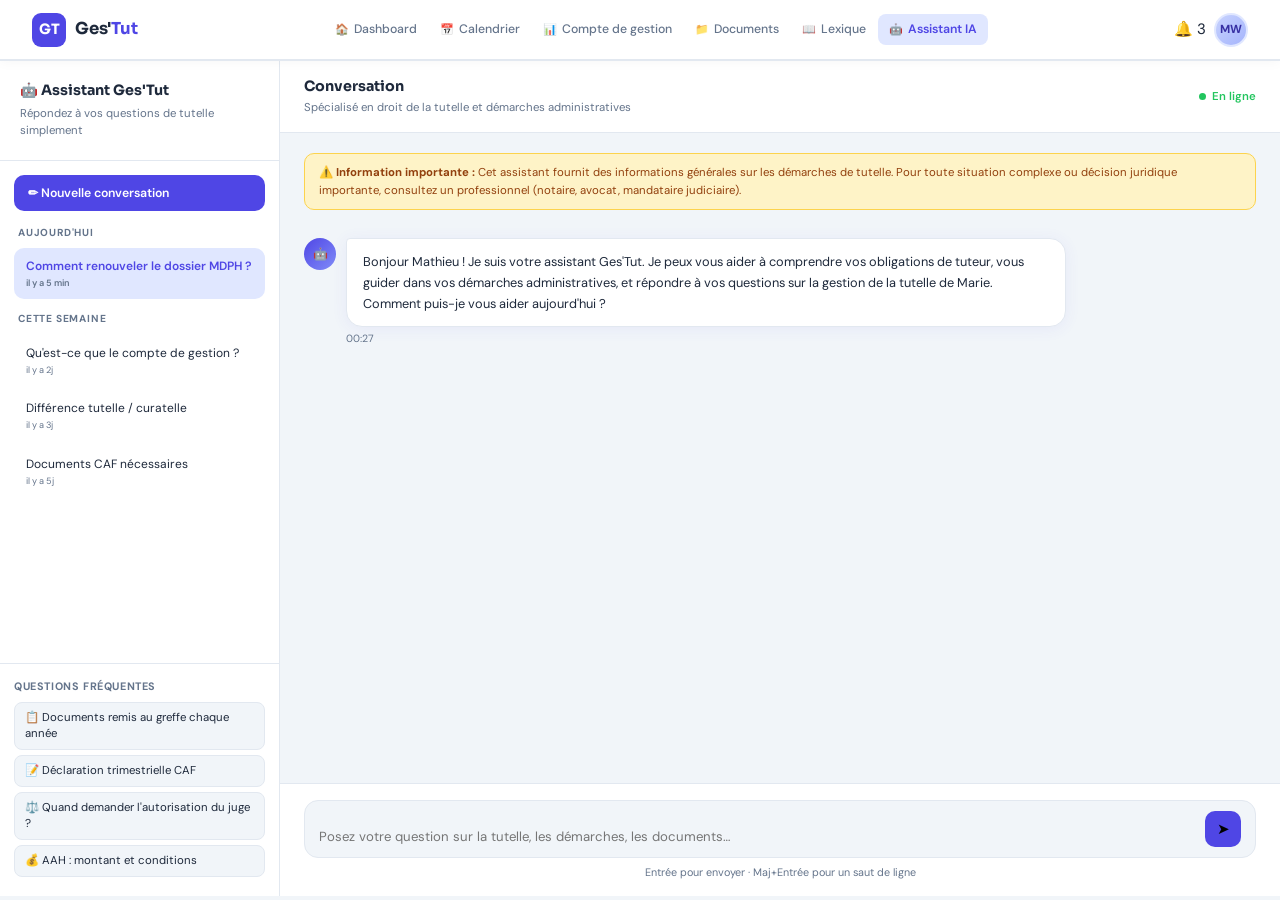
==== page/assistant.html @ 9fa261ca "Full" ====
<!DOCTYPE html>
<html lang="fr">
<head>
    <meta charset="UTF-8">
    <meta name="viewport" content="width=device-width, initial-scale=1.0">
    <title>Assistant IA — Ges'Tut</title>
    <link href="https://fonts.googleapis.com/css2?family=Sora:wght@300;400;600;700&family=DM+Sans:wght@300;400;500;600&display=swap" rel="stylesheet">
    <link rel="stylesheet" href="../style/styles.css">
    <style>
        .page-wrap { display:grid; grid-template-columns:280px 1fr; gap:0; height:calc(100vh - 64px); max-width:100%; }

        /* SIDEBAR */
        .ai-sidebar {
            background:var(--surface); border-right:1px solid var(--border);
            display:flex; flex-direction:column; overflow:hidden;
        }
        .sidebar-header { padding:20px; border-bottom:1px solid var(--border); }
        .sidebar-header h3 { font-family:'Sora',sans-serif; font-weight:700; font-size:0.95em; color:var(--text); margin-bottom:4px; }
        .sidebar-header p { font-size:0.76em; color:var(--muted); }

        .new-chat-btn { display:flex; align-items:center; gap:8px; padding:10px 14px; margin:14px 14px 0; background:var(--indigo); color:white; border:none; border-radius:10px; font-size:0.82em; font-weight:600; cursor:pointer; font-family:'DM Sans',sans-serif; transition:background 0.18s; }
        .new-chat-btn:hover { background:var(--indigo-dark); }

        .history-list { flex:1; overflow-y:auto; padding:14px; }
        .history-label { font-size:0.68em; font-weight:700; color:var(--muted); text-transform:uppercase; letter-spacing:0.8px; margin-bottom:8px; padding:0 4px; }
        .history-item { padding:10px 12px; border-radius:10px; cursor:pointer; font-size:0.8em; color:var(--text); transition:background 0.18s; margin-bottom:4px; line-height:1.4; }
        .history-item:hover { background:var(--bg); }
        .history-item.active { background:var(--indigo-light); color:var(--indigo); font-weight:600; }
        .history-item .hi-time { font-size:0.76em; color:var(--muted); display:block; margin-top:2px; }

        /* SUGGESTIONS RAPIDES */
        .suggestions-section { padding:14px; border-top:1px solid var(--border); }
        .suggestions-section h4 { font-size:0.72em; font-weight:700; color:var(--muted); text-transform:uppercase; letter-spacing:0.6px; margin-bottom:8px; }
        .suggestion-chip { padding:7px 10px; background:var(--bg); border:1px solid var(--border); border-radius:8px; font-size:0.76em; color:var(--text); cursor:pointer; margin-bottom:5px; transition:all 0.18s; display:block; line-height:1.4; }
        .suggestion-chip:hover { background:var(--indigo-light); color:var(--indigo); border-color:var(--indigo-mid); }

        /* CHAT ZONE */
        .chat-zone { display:flex; flex-direction:column; background:var(--bg); }

        .chat-header { background:var(--surface); border-bottom:1px solid var(--border); padding:16px 24px; display:flex; align-items:center; justify-content:space-between; }
        .chat-header h3 { font-family:'Sora',sans-serif; font-weight:700; font-size:0.95em; }
        .ai-indicator { display:flex; align-items:center; gap:6px; font-size:0.76em; color:var(--green); font-weight:600; }
        .ai-dot { width:7px; height:7px; background:var(--green); border-radius:50%; animation:pulse 2s infinite; }
        @keyframes pulse { 0%,100%{opacity:1}50%{opacity:0.4} }

        .chat-messages { flex:1; overflow-y:auto; padding:20px 24px; display:flex; flex-direction:column; gap:14px; }

        /* MESSAGES */
        .msg { display:flex; gap:10px; max-width:80%; }
        .msg.user { align-self:flex-end; flex-direction:row-reverse; }
        .msg.bot  { align-self:flex-start; }

        .msg-avatar { width:32px; height:32px; border-radius:50%; display:flex; align-items:center; justify-content:center; font-size:0.8em; font-weight:700; flex-shrink:0; }
        .msg.bot .msg-avatar  { background:linear-gradient(135deg,var(--indigo),#818cf8); color:white; }
        .msg.user .msg-avatar { background:linear-gradient(135deg,#c7d2fe,#a5b4fc); color:var(--indigo-dark); }

        .msg-bubble {
            padding:12px 16px; border-radius:16px; font-size:0.85em; line-height:1.65;
            max-width:100%;
        }
        .msg.bot .msg-bubble  { background:var(--surface); border:1px solid var(--border); color:var(--text); border-radius:4px 16px 16px 16px; box-shadow:var(--shadow); }
        .msg.user .msg-bubble { background:var(--indigo); color:white; border-radius:16px 4px 16px 16px; }
        .msg-bubble strong { font-weight:700; }
        .msg-bubble ul { padding-left:16px; margin:6px 0; }
        .msg-bubble li { margin-bottom:3px; }
        .msg-time { font-size:0.7em; color:var(--muted); margin-top:4px; text-align:right; }
        .msg.bot .msg-time { text-align:left; }

        /* TYPING */
        .typing-indicator { display:flex; align-items:center; gap:4px; padding:14px 16px; background:var(--surface); border:1px solid var(--border); border-radius:4px 16px 16px 16px; width:fit-content; }
        .typing-dot { width:7px; height:7px; background:var(--indigo); border-radius:50%; animation:typing 1.2s infinite; }
        .typing-dot:nth-child(2) { animation-delay:0.2s; }
        .typing-dot:nth-child(3) { animation-delay:0.4s; }
        @keyframes typing { 0%,80%,100%{transform:translateY(0)}40%{transform:translateY(-6px)} }

        /* INPUT */
        .chat-input-zone { background:var(--surface); border-top:1px solid var(--border); padding:16px 24px; }
        .input-wrap { display:flex; gap:10px; align-items:flex-end; background:var(--bg); border:1.5px solid var(--border); border-radius:14px; padding:10px 14px; transition:border-color 0.18s; }
        .input-wrap:focus-within { border-color:var(--indigo); }
        .chat-input { flex:1; border:none; background:transparent; font-size:0.88em; font-family:'DM Sans',sans-serif; color:var(--text); outline:none; resize:none; max-height:120px; line-height:1.5; }
        .send-btn { width:36px; height:36px; background:var(--indigo); border:none; border-radius:10px; cursor:pointer; display:flex; align-items:center; justify-content:center; font-size:1em; transition:background 0.18s; flex-shrink:0; }
        .send-btn:hover { background:var(--indigo-dark); }
        .send-btn:disabled { background:var(--border); cursor:default; }
        .input-hint { font-size:0.72em; color:var(--muted); margin-top:6px; text-align:center; }

        /* DISCLAIMER */
        .disclaimer { background:var(--amber-light); border:1px solid #fcd34d; border-radius:10px; padding:10px 14px; font-size:0.76em; color:#92400e; margin-bottom:14px; line-height:1.5; }
        .disclaimer strong { font-weight:700; }
    </style>
</head>
<body>

<nav class="navbar">
    <a class="nav-brand" href="../index.html">
        <div class="nav-logo">GT</div>
        <span class="nav-brand-name">Ges'<span>Tut</span></span>
    </a>
    <div class="nav-links">
        <a href="../index.html"><span class="nav-icon">🏠</span> Dashboard</a>
        <a href="calendrier.html"><span class="nav-icon">📅</span> Calendrier</a>
        <a href="cr.html"><span class="nav-icon">📊</span> Compte de gestion</a>
        <a href="documents.html"><span class="nav-icon">📁</span> Documents</a>
        <a href="lexique.html"><span class="nav-icon">📖</span> Lexique</a>
        <a href="assistant.html" class="active"><span class="nav-icon">🤖</span> Assistant IA</a>
    </div>
    <div class="nav-right">
        <div class="nav-notif-btn">🔔 <span class="nav-notif-badge">3</span></div>
        <div class="nav-avatar">MW</div>
    </div>
</nav>

<div class="page-wrap">

    <!-- SIDEBAR -->
    <div class="ai-sidebar">
        <div class="sidebar-header">
            <h3>🤖 Assistant Ges'Tut</h3>
            <p>Répondez à vos questions de tutelle simplement</p>
        </div>

        <button class="new-chat-btn" onclick="newChat()">✏ Nouvelle conversation</button>

        <div class="history-list">
            <div class="history-label">Aujourd'hui</div>
            <div class="history-item active">Comment renouveler le dossier MDPH ?<span class="hi-time">il y a 5 min</span></div>
            <div class="history-label" style="margin-top:12px">Cette semaine</div>
            <div class="history-item">Qu'est-ce que le compte de gestion ?<span class="hi-time">il y a 2j</span></div>
            <div class="history-item">Différence tutelle / curatelle<span class="hi-time">il y a 3j</span></div>
            <div class="history-item">Documents CAF nécessaires<span class="hi-time">il y a 5j</span></div>
        </div>

        <div class="suggestions-section">
            <h4>Questions fréquentes</h4>
            <span class="suggestion-chip" onclick="askQuestion('Quels documents dois-je remettre au greffe chaque année ?')">📋 Documents remis au greffe chaque année</span>
            <span class="suggestion-chip" onclick="askQuestion('Comment fonctionne la déclaration trimestrielle CAF ?')">📝 Déclaration trimestrielle CAF</span>
            <span class="suggestion-chip" onclick="askQuestion('Quand dois-je demander l\'autorisation du juge ?')">⚖️ Quand demander l'autorisation du juge ?</span>
            <span class="suggestion-chip" onclick="askQuestion('Qu\'est-ce que l\'AAH et comment la percevoir ?')">💰 AAH : montant et conditions</span>
        </div>
    </div>

    <!-- CHAT -->
    <div class="chat-zone">
        <div class="chat-header">
            <div>
                <h3>Conversation</h3>
                <div style="font-size:0.76em;color:var(--muted);margin-top:2px">Spécialisé en droit de la tutelle et démarches administratives</div>
            </div>
            <div class="ai-indicator">
                <div class="ai-dot"></div> En ligne
            </div>
        </div>

        <div class="chat-messages" id="chat-messages">
            <div class="disclaimer">
                <strong>⚠️ Information importante :</strong> Cet assistant fournit des informations générales sur les démarches de tutelle. Pour toute situation complexe ou décision juridique importante, consultez un professionnel (notaire, avocat, mandataire judiciaire).
            </div>
        </div>

        <div class="chat-input-zone">
            <div class="input-wrap">
                <textarea class="chat-input" id="chat-input" placeholder="Posez votre question sur la tutelle, les démarches, les documents…" rows="1" onkeydown="handleKey(event)" oninput="autoResize(this)"></textarea>
                <button class="send-btn" id="send-btn" onclick="sendMessage()">➤</button>
            </div>
            <div class="input-hint">Entrée pour envoyer · Maj+Entrée pour un saut de ligne</div>
        </div>
    </div>
</div>

<script>
const SYSTEM_PROMPT = `Tu es l'assistant IA de Ges'Tut, une plateforme d'accompagnement pour tuteurs familiaux en France.

Contexte utilisateur : Mathieu Willem est tuteur de Marie Martin (68 ans, sous tutelle complète depuis janvier 2023). Marie perçoit l'AAH (971€/mois), l'APL (350€/mois) et une pension de retraite (1200€/mois).

Ton rôle :
- Répondre simplement et clairement aux questions sur la tutelle, la curatelle, les démarches administratives françaises
- Expliquer le jargon juridique en langage accessible
- Guider étape par étape pour les démarches (CAF, MDPH, greffe, Ameli…)
- Mentionner les deadlines et obligations légales
- Toujours suggérer de consulter un professionnel pour les cas complexes

Style de réponse :
- Clair, bienveillant, sans jargon inutile
- Utilise des listes à puces pour les étapes
- Mentionne les numéros de Cerfa quand pertinent
- Réponds en français uniquement
- Sois concis mais complet (150-300 mots max sauf si plus de détails sont nécessaires)

Tu ne peux pas donner de conseils juridiques personnalisés, seulement des informations générales.`;

let messages = [];
let isTyping = false;

function addMessage(role, content) {
    const container = document.getElementById('chat-messages');
    const time = new Date().toLocaleTimeString('fr-FR', {hour:'2-digit',minute:'2-digit'});
    const isBot = role === 'assistant';

    const el = document.createElement('div');
    el.className = `msg ${isBot ? 'bot' : 'user'}`;
    el.innerHTML = `
        <div class="msg-avatar">${isBot ? '🤖' : 'MW'}</div>
        <div>
            <div class="msg-bubble">${formatMessage(content)}</div>
            <div class="msg-time">${time}</div>
        </div>`;
    container.appendChild(el);
    container.scrollTop = container.scrollHeight;
}

function formatMessage(text) {
    return text
        .replace(/\*\*(.*?)\*\*/g, '<strong>$1</strong>')
        .replace(/\*(.*?)\*/g, '<em>$1</em>')
        .replace(/^- (.+)$/gm, '<li>$1</li>')
        .replace(/((<li>.*<\/li>\n?)+)/g, '<ul>$1</ul>')
        .replace(/\n\n/g, '</p><p>')
        .replace(/\n/g, '<br>');
}

function showTyping() {
    const container = document.getElementById('chat-messages');
    const el = document.createElement('div');
    el.className = 'msg bot';
    el.id = 'typing-msg';
    el.innerHTML = `
        <div class="msg-avatar">🤖</div>
        <div class="typing-indicator">
            <div class="typing-dot"></div>
            <div class="typing-dot"></div>
            <div class="typing-dot"></div>
        </div>`;
    container.appendChild(el);
    container.scrollTop = container.scrollHeight;
}

function removeTyping() {
    const el = document.getElementById('typing-msg');
    if (el) el.remove();
}

async function sendMessage(textOverride) {
    const input = document.getElementById('chat-input');
    const text = textOverride || input.value.trim();
    if (!text || isTyping) return;

    input.value = '';
    input.style.height = '';
    isTyping = true;
    document.getElementById('send-btn').disabled = true;

    addMessage('user', text);
    messages.push({ role:'user', content: text });

    showTyping();

    try {
        const response = await fetch('https://api.anthropic.com/v1/messages', {
            method:'POST',
            headers:{ 'Content-Type':'application/json' },
            body: JSON.stringify({
                model:'claude-sonnet-4-20250514',
                max_tokens:1000,
                system: SYSTEM_PROMPT,
                messages: messages
            })
        });

        const data = await response.json();
        removeTyping();

        const reply = data.content?.[0]?.text || "Je n'ai pas pu obtenir de réponse. Veuillez réessayer.";
        messages.push({ role:'assistant', content: reply });
        addMessage('assistant', reply);
    } catch (err) {
        removeTyping();
        addMessage('assistant', "⚠️ Une erreur est survenue. Vérifiez votre connexion et réessayez.");
    }

    isTyping = false;
    document.getElementById('send-btn').disabled = false;
}

function askQuestion(q) {
    sendMessage(q);
}

function newChat() {
    messages = [];
    const container = document.getElementById('chat-messages');
    container.innerHTML = `<div class="disclaimer"><strong>⚠️ Information importante :</strong> Cet assistant fournit des informations générales sur les démarches de tutelle. Pour toute situation complexe ou décision juridique importante, consultez un professionnel (notaire, avocat, mandataire judiciaire).</div>`;
    addMessage('assistant', 'Bonjour Mathieu ! Je suis votre assistant Ges\'Tut. Je peux vous aider à comprendre vos obligations de tuteur, vous guider dans vos démarches administratives, et répondre à vos questions sur la gestion de la tutelle de Marie.\n\nComment puis-je vous aider aujourd\'hui ?');
}

function handleKey(e) {
    if (e.key === 'Enter' && !e.shiftKey) { e.preventDefault(); sendMessage(); }
}

function autoResize(el) {
    el.style.height = '';
    el.style.height = Math.min(el.scrollHeight, 120) + 'px';
}

// Init
newChat();
</script>
</body>
</html>
---- style/styles.css ----
/* ══════════════════════════════════════════════
   GES'TUT — Global Stylesheet v2.0
   ══════════════════════════════════════════════ */

   :root {
    --indigo:       #4f46e5;
    --indigo-light: #e0e7ff;
    --indigo-mid:   #c7d2fe;
    --indigo-dark:  #3730a3;
    --red:          #ef4444;
    --red-light:    #fee2e2;
    --amber:        #f59e0b;
    --amber-light:  #fef3c7;
    --green:        #22c55e;
    --green-light:  #dcfce7;
    --blue:         #3b82f6;
    --blue-light:   #dbeafe;
    --purple:       #8b5cf6;
    --purple-light: #ede9fe;
    --surface:      #ffffff;
    --bg:           #f1f5f9;
    --bg2:          #e9eef5;
    --text:         #1e293b;
    --text2:        #334155;
    --muted:        #64748b;
    --border:       #e2e8f0;
    --border2:      #cbd5e1;
    --shadow:       0 2px 16px rgba(79,70,229,0.07);
    --shadow-md:    0 6px 28px rgba(79,70,229,0.11);
    --shadow-lg:    0 16px 48px rgba(79,70,229,0.14);
    --radius:       14px;
    --radius-sm:    8px;
    --radius-lg:    20px;
    --nav-h:        60px;
  }
  
  *,*::before,*::after{box-sizing:border-box;margin:0;padding:0}
  
  html{scroll-behavior:smooth}
  
  body{
    font-family:'DM Sans',sans-serif;
    background:var(--bg);
    color:var(--text);
    min-height:100vh;
    display:flex;
    flex-direction:column;
    font-size:15px;
    line-height:1.5;
  }
  
  /* ── SCROLLBAR ── */
  ::-webkit-scrollbar{width:6px;height:6px}
  ::-webkit-scrollbar-track{background:transparent}
  ::-webkit-scrollbar-thumb{background:var(--border2);border-radius:99px}
  ::-webkit-scrollbar-thumb:hover{background:var(--muted)}
  
  /* ── NAVBAR ── */
  .navbar{
    background:var(--surface);
    border-bottom:1px solid var(--border);
    padding:0 32px;
    height:var(--nav-h);
    display:flex;align-items:center;justify-content:space-between;
    position:sticky;top:0;z-index:200;
    box-shadow:0 1px 0 var(--border),0 2px 12px rgba(0,0,0,0.04);
  }
  
  .nav-brand{display:flex;align-items:center;gap:9px;text-decoration:none;flex-shrink:0}
  .nav-logo{
    width:34px;height:34px;
    background:var(--indigo);
    border-radius:9px;
    display:flex;align-items:center;justify-content:center;
    font-family:'Sora',sans-serif;font-weight:700;color:white;font-size:.95em;
  }
  .nav-brand-name{font-family:'Sora',sans-serif;font-weight:700;font-size:1.1em;color:var(--text)}
  .nav-brand-name span{color:var(--indigo)}
  
  .nav-links{display:flex;align-items:center;gap:1px}
  .nav-links a{
    text-decoration:none;color:var(--muted);
    font-size:.82em;font-weight:500;
    padding:6px 11px;border-radius:8px;
    transition:background .15s,color .15s;
    display:flex;align-items:center;gap:5px;white-space:nowrap;
  }
  .nav-links a:hover{background:var(--indigo-light);color:var(--indigo)}
  .nav-links a.active{background:var(--indigo-light);color:var(--indigo);font-weight:600}
  .nav-icon{font-size:.9em}
  
  .nav-right{display:flex;align-items:center;gap:8px}
  
  .nav-icon-btn{
    width:34px;height:34px;border:1px solid var(--border);
    background:var(--surface);border-radius:8px;
    display:flex;align-items:center;justify-content:center;
    cursor:pointer;font-size:.95em;
    position:relative;transition:background .15s;
  }
  .nav-icon-btn:hover{background:var(--indigo-light)}
  .nav-badge{
    position:absolute;top:-4px;right:-4px;
    background:var(--red);color:white;
    font-size:.58em;font-weight:700;
    width:15px;height:15px;border-radius:50%;
    display:flex;align-items:center;justify-content:center;
    border:2px solid white;
  }
  
  .nav-avatar{
    width:34px;height:34px;
    background:linear-gradient(135deg,#c7d2fe,#a5b4fc);
    border-radius:50%;
    display:flex;align-items:center;justify-content:center;
    font-weight:700;color:var(--indigo-dark);font-size:.78em;
    cursor:pointer;border:2px solid var(--indigo-light);
  }
  
  /* ── LAYOUT ── */
  .page-container{
    max-width:1280px;margin:0 auto;
    padding:28px 32px 48px;
    width:100%;flex:1;
  }
  
  .two-col{display:grid;grid-template-columns:1fr 320px;gap:22px}
  .three-col{display:grid;grid-template-columns:220px 1fr 300px;gap:20px}
  .left{min-width:0}
  .right{display:flex;flex-direction:column;gap:14px}
  
  /* ── PAGE HEADER ── */
  .page-header{margin-bottom:24px}
  .page-header h2{
    font-family:'Sora',sans-serif;font-weight:700;
    font-size:1.45em;color:var(--text);
  }
  .page-header p{color:var(--muted);font-size:.85em;margin-top:3px}
  
  /* ── CARD ── */
  .card{
    background:var(--surface);
    border-radius:var(--radius);
    box-shadow:var(--shadow);
    border:1px solid var(--border);
    padding:18px;
    transition:box-shadow .2s;
  }
  .card:hover{box-shadow:var(--shadow-md)}
  .card-header{
    display:flex;align-items:center;justify-content:space-between;
    margin-bottom:14px;
  }
  .card-title{
    font-family:'Sora',sans-serif;font-weight:700;
    font-size:.9em;color:var(--text);
  }
  
  /* ── STAT CARDS ── */
  .stat-grid{display:grid;grid-template-columns:repeat(4,1fr);gap:14px;margin-bottom:22px}
  .stat-card{
    background:var(--surface);border-radius:var(--radius);
    border:1px solid var(--border);box-shadow:var(--shadow);
    padding:16px;display:flex;align-items:center;gap:12px;
    transition:box-shadow .2s,transform .2s;cursor:default;
  }
  .stat-card:hover{box-shadow:var(--shadow-md);transform:translateY(-1px)}
  .stat-icon-wrap{
    width:40px;height:40px;border-radius:10px;
    display:flex;align-items:center;justify-content:center;
    font-size:1.15em;flex-shrink:0;
  }
  .stat-info .stat-num{
    font-family:'Sora',sans-serif;font-weight:700;
    font-size:1.35em;color:var(--text);line-height:1;
  }
  .stat-info .stat-label{font-size:.73em;color:var(--muted);margin-top:3px}
  .stat-info .stat-delta{font-size:.7em;font-weight:600;margin-top:2px}
  .delta-up{color:var(--green)}.delta-down{color:var(--red)}
  
  /* ── BADGES ── */
  .badge{
    display:inline-flex;align-items:center;
    font-size:.68em;font-weight:700;
    padding:2px 9px;border-radius:20px;
    white-space:nowrap;
  }
  .badge-red    {background:var(--red-light);color:#991b1b}
  .badge-amber  {background:var(--amber-light);color:#92400e}
  .badge-green  {background:var(--green-light);color:#166534}
  .badge-indigo {background:var(--indigo-light);color:var(--indigo-dark)}
  .badge-blue   {background:var(--blue-light);color:#1d4ed8}
  .badge-purple {background:var(--purple-light);color:#6d28d9}
  .badge-gray   {background:var(--bg2);color:var(--muted)}
  
  /* ── BUTTONS ── */
  .btn{
    display:inline-flex;align-items:center;justify-content:center;gap:6px;
    padding:8px 16px;border-radius:9px;
    font-size:.8em;font-weight:600;
    cursor:pointer;border:none;
    font-family:'DM Sans',sans-serif;
    transition:all .15s;white-space:nowrap;
  }
  .btn-primary  {background:var(--indigo);color:white}
  .btn-primary:hover{background:var(--indigo-dark)}
  .btn-secondary{background:var(--bg);color:var(--muted);border:1px solid var(--border)}
  .btn-secondary:hover{background:var(--border)}
  .btn-danger   {background:var(--red-light);color:var(--red)}
  .btn-danger:hover{background:var(--red);color:white}
  .btn-success  {background:var(--green-light);color:#166534}
  .btn-success:hover{background:var(--green);color:white}
  .btn-ghost    {background:transparent;color:var(--indigo);border:1.5px solid var(--indigo-mid)}
  .btn-ghost:hover{background:var(--indigo-light)}
  .btn-sm{padding:5px 11px;font-size:.74em;border-radius:7px}
  .btn-xs{padding:3px 8px;font-size:.68em;border-radius:6px}
  .btn-full{width:100%;justify-content:center}
  .btn:disabled{opacity:.45;cursor:not-allowed}
  
  /* ── FORMS ── */
  .form-group{margin-bottom:14px}
  .form-label{display:block;font-size:.78em;font-weight:600;color:var(--text2);margin-bottom:5px}
  .form-input,.form-select,.form-textarea{
    width:100%;padding:8px 11px;
    border:1.5px solid var(--border);border-radius:9px;
    font-size:.84em;font-family:'DM Sans',sans-serif;
    color:var(--text);background:var(--surface);
    outline:none;transition:border-color .15s,box-shadow .15s;
  }
  .form-input:focus,.form-select:focus,.form-textarea:focus{
    border-color:var(--indigo);
    box-shadow:0 0 0 3px rgba(79,70,229,.1);
  }
  .form-textarea{resize:vertical;min-height:76px;line-height:1.5}
  .form-row{display:flex;gap:11px}
  .form-row .form-group{flex:1}
  .form-hint{font-size:.72em;color:var(--muted);margin-top:4px}
  
  /* ── TABS ── */
  .tabs{
    display:flex;gap:3px;
    background:var(--bg2);padding:3px;
    border-radius:11px;margin-bottom:18px;
  }
  .tab-btn{
    flex:1;padding:7px 12px;border:none;
    background:transparent;border-radius:9px;
    font-size:.79em;font-weight:600;color:var(--muted);
    cursor:pointer;font-family:'DM Sans',sans-serif;
    transition:all .15s;
  }
  .tab-btn.active{background:var(--surface);color:var(--indigo);box-shadow:var(--shadow)}
  .tab-btn:hover:not(.active){color:var(--text)}
  
  /* ── TASK / ACCORDÉON ── */
  .task{
    background:var(--surface);border-radius:var(--radius);
    margin-bottom:10px;box-shadow:var(--shadow);
    border:1px solid var(--border);overflow:hidden;
    transition:box-shadow .2s;
  }
  .task:hover{box-shadow:var(--shadow-md)}
  .task-header{
    padding:14px 16px;
    display:flex;align-items:center;gap:10px;
    cursor:pointer;user-select:none;
  }
  .task-priority{width:3px;border-radius:3px;align-self:stretch;flex-shrink:0}
  .task-checkbox{width:16px;height:16px;accent-color:var(--indigo);cursor:pointer;flex-shrink:0}
  .task-title{flex:1;font-weight:600;font-size:.87em;color:var(--text)}
  .task-meta{font-size:.72em;color:var(--muted);white-space:nowrap}
  .task-chevron{color:var(--muted);font-size:.75em;transition:transform .25s;flex-shrink:0}
  .task.open .task-chevron{transform:rotate(180deg)}
  .task-content{max-height:0;overflow:hidden;transition:max-height .35s ease}
  .task-body{padding:0 16px 16px;border-top:1px solid var(--border)}
  .task-desc{font-size:.82em;color:var(--muted);line-height:1.65;margin:11px 0}
  .task-steps{display:flex;flex-direction:column;gap:7px;margin:10px 0}
  .task-step{display:flex;align-items:flex-start;gap:9px;font-size:.8em;color:var(--text2)}
  .step-num{
    width:19px;height:19px;background:var(--indigo-light);color:var(--indigo);
    border-radius:50%;display:flex;align-items:center;justify-content:center;
    font-weight:700;font-size:.72em;flex-shrink:0;margin-top:1px;
  }
  .task-docs{
    background:var(--bg);border-radius:8px;padding:9px 11px;
    margin:8px 0;font-size:.78em;color:var(--muted);
  }
  .task-docs strong{color:var(--text);display:block;margin-bottom:3px}
  .task.done .task-title{text-decoration:line-through;opacity:.5}
  .task.done{opacity:.65}
  
  /* ── VIDEO ── */
  .video-wrapper{
    border-radius:10px;overflow:hidden;
    background:#1e1b4b;
    position:relative;aspect-ratio:16/9;margin-top:10px;
    display:flex;align-items:center;justify-content:center;
    flex-direction:column;gap:8px;
    cursor:pointer;
  }
  .video-wrapper::before{
    content:'';position:absolute;inset:0;
    background:radial-gradient(ellipse at 30% 40%,rgba(99,102,241,.35),transparent 60%);
  }
  .video-icon{
    width:48px;height:48px;
    background:rgba(255,255,255,.15);backdrop-filter:blur(4px);
    border-radius:50%;display:flex;align-items:center;justify-content:center;
    font-size:1.2em;position:relative;z-index:1;
    border:1.5px solid rgba(255,255,255,.2);
    transition:background .2s,transform .2s;
  }
  .video-wrapper:hover .video-icon{background:rgba(255,255,255,.25);transform:scale(1.08)}
  .video-label{font-size:.76em;color:rgba(255,255,255,.6);position:relative;z-index:1}
  iframe.video-frame{width:100%;height:100%;border:none;position:absolute;inset:0}
  
  /* ── PROGRESS ── */
  .progress-bar-wrap{background:var(--bg2);border-radius:20px;height:7px;overflow:hidden}
  .progress-bar-fill{height:100%;border-radius:20px;background:linear-gradient(90deg,var(--indigo),#818cf8);transition:width .5s ease}
  
  /* ── DONUT ── */
  .donut-wrap{position:relative;width:130px;margin:0 auto 14px}
  .donut-wrap svg{transform:rotate(-90deg);width:130px;height:130px}
  circle{fill:none;stroke-width:11}
  .donut-bg{stroke:var(--border)}
  .donut-fg{stroke:var(--indigo);stroke-linecap:round;transition:stroke-dashoffset .6s ease,stroke .4s}
  .donut-label{
    position:absolute;top:50%;left:50%;transform:translate(-50%,-50%);
    font-family:'Sora',sans-serif;font-size:1.35em;font-weight:700;color:var(--text);
  }
  
  /* ── SUGGESTION BOX ── */
  .suggestion-box{
    background:var(--indigo-light);border-radius:9px;padding:11px 13px;
    font-size:.8em;color:var(--indigo-dark);line-height:1.5;margin-bottom:11px;
  }
  .suggestion-box strong{
    display:block;font-weight:700;font-size:.75em;
    text-transform:uppercase;letter-spacing:.5px;color:var(--indigo);margin-bottom:2px;
  }
  .notification-box{
    background:linear-gradient(135deg,var(--indigo),var(--indigo-dark));
    color:white;padding:11px 14px;border-radius:11px;font-size:.8em;font-weight:500;
  }
  
  /* ── ALERT BANNERS ── */
  .alert-banner{
    display:flex;align-items:center;gap:10px;
    padding:11px 14px;border-radius:11px;
    font-size:.81em;font-weight:500;margin-bottom:10px;
  }
  .alert-banner.red   {background:var(--red-light);color:#991b1b;border:1px solid #fca5a5}
  .alert-banner.amber {background:var(--amber-light);color:#92400e;border:1px solid #fcd34d}
  .alert-banner.green {background:var(--green-light);color:#166534;border:1px solid #86efac}
  .alert-banner.indigo{background:var(--indigo-light);color:var(--indigo-dark);border:1px solid var(--indigo-mid)}
  
  /* ── ACTIVITY FEED ── */
  .activity-item{
    display:flex;align-items:flex-start;gap:10px;
    padding:9px 0;border-bottom:1px solid var(--border);font-size:.8em;
  }
  .activity-item:last-child{border-bottom:none}
  .activity-dot{width:7px;height:7px;border-radius:50%;flex-shrink:0;margin-top:4px}
  .activity-text{flex:1;color:var(--text);line-height:1.4}
  .activity-time{color:var(--muted);font-size:.85em;white-space:nowrap}
  
  /* ── QUICK ACTIONS ── */
  .quick-actions{display:grid;grid-template-columns:1fr 1fr;gap:7px}
  .quick-action{
    display:flex;flex-direction:column;align-items:center;gap:5px;
    padding:13px 7px;background:var(--bg);border:1px solid var(--border);
    border-radius:11px;cursor:pointer;font-size:.74em;font-weight:600;
    color:var(--muted);text-align:center;text-decoration:none;
    transition:all .15s;
  }
  .quick-action:hover{background:var(--indigo-light);color:var(--indigo);border-color:var(--indigo-mid)}
  .qa-icon{font-size:1.35em}
  
  /* ── MODAL ── */
  .modal-overlay{
    position:fixed;inset:0;
    background:rgba(15,23,42,.48);backdrop-filter:blur(4px);
    z-index:500;
    display:flex;align-items:center;justify-content:center;
    opacity:0;pointer-events:none;transition:opacity .2s;
  }
  .modal-overlay.open{opacity:1;pointer-events:all}
  .modal{
    background:var(--surface);border-radius:var(--radius-lg);padding:26px;
    max-width:480px;width:92%;
    box-shadow:0 24px 72px rgba(0,0,0,.18);
    transform:scale(.95) translateY(10px);
    transition:transform .25s cubic-bezier(.34,1.56,.64,1);
    max-height:90vh;overflow-y:auto;
  }
  .modal-overlay.open .modal{transform:scale(1) translateY(0)}
  .modal h3{font-family:'Sora',sans-serif;font-weight:700;font-size:1.05em;color:var(--text);margin-bottom:6px}
  .modal-footer{display:flex;gap:8px;justify-content:flex-end;margin-top:18px}
  
  /* ── TOAST ── */
  .toast{
    position:fixed;bottom:24px;right:24px;
    background:var(--text);color:white;
    padding:11px 18px;border-radius:11px;
    font-size:.82em;font-weight:500;
    box-shadow:0 8px 32px rgba(0,0,0,.18);
    transform:translateY(80px);opacity:0;
    transition:all .3s cubic-bezier(.34,1.56,.64,1);
    z-index:999;max-width:320px;pointer-events:none;
  }
  .toast.show{transform:translateY(0);opacity:1}
  
  /* ── DATA TABLE ── */
  .data-table{width:100%;border-collapse:collapse;font-size:.82em}
  .data-table th{
    text-align:left;padding:9px 10px;
    border-bottom:2px solid var(--border);
    font-weight:700;font-size:.75em;color:var(--muted);
    text-transform:uppercase;letter-spacing:.5px;
  }
  .data-table td{padding:10px 10px;border-bottom:1px solid var(--border);color:var(--text)}
  .data-table tr:last-child td{border-bottom:none}
  .data-table tr:hover td{background:var(--bg)}
  
  /* ── SECTION DIVIDER ── */
  .section-sep{
    display:flex;align-items:center;gap:10px;margin:18px 0 12px;
  }
  .section-sep span{font-size:.68em;font-weight:700;color:var(--muted);text-transform:uppercase;letter-spacing:.8px;white-space:nowrap}
  .section-sep::before,.section-sep::after{content:'';flex:1;height:1px;background:var(--border)}
  
  /* ── EMPTY STATE ── */
  .empty-state{text-align:center;padding:48px 20px;color:var(--muted)}
  .empty-state .es-icon{font-size:2.5em;margin-bottom:10px}
  .empty-state p{font-size:.85em;line-height:1.6}
  
  /* ── FOOTER ── */
  footer{
    text-align:center;padding:18px;
    font-size:.78em;color:var(--muted);
    border-top:1px solid var(--border);
    background:white;margin-top:auto;
  }
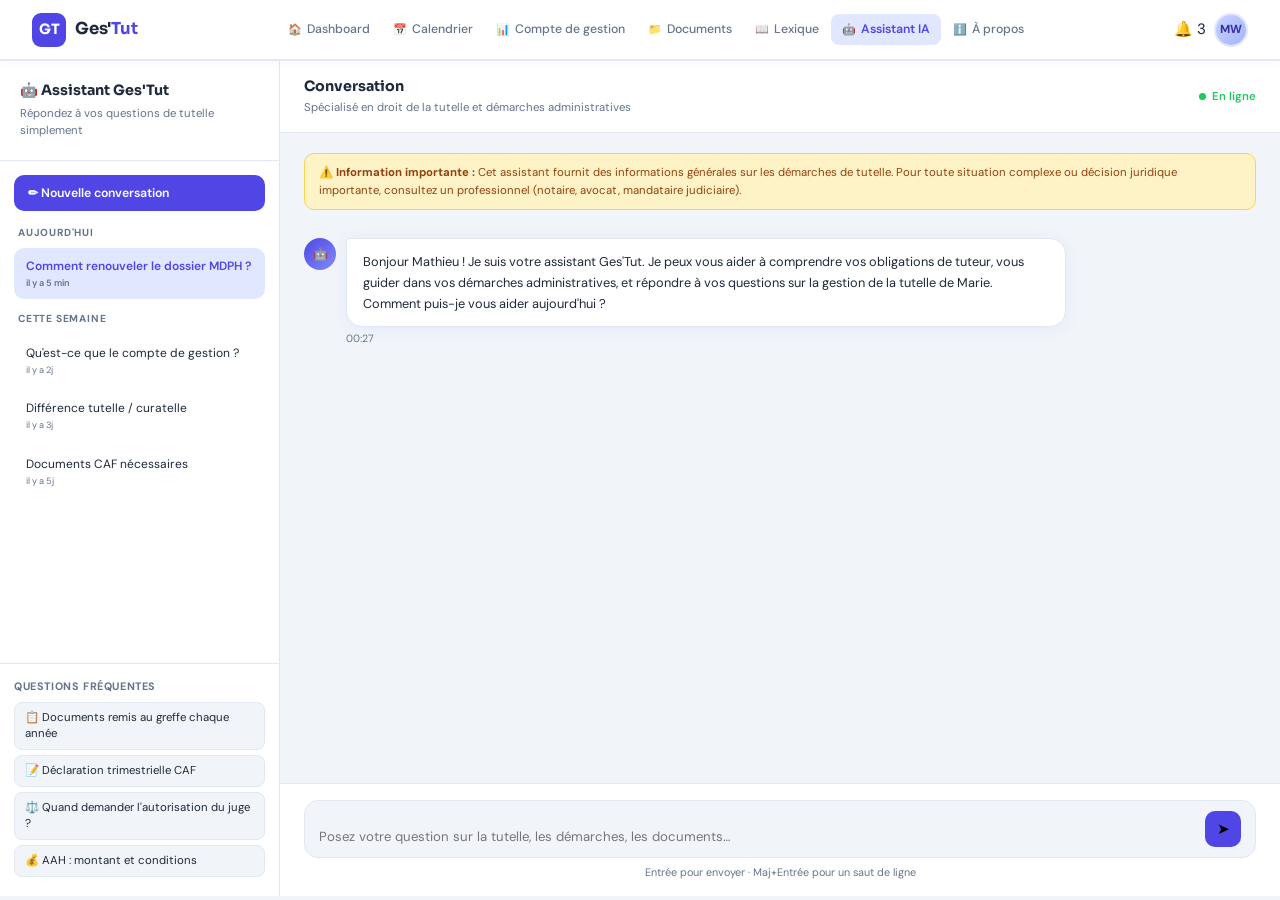
==== commit d544582c: "QSN" ====
--- a/page/assistant.html
+++ b/page/assistant.html
@@ -102,6 +102,7 @@
         <a href="documents.html"><span class="nav-icon">📁</span> Documents</a>
         <a href="lexique.html"><span class="nav-icon">📖</span> Lexique</a>
         <a href="assistant.html" class="active"><span class="nav-icon">🤖</span> Assistant IA</a>
+        <a href="qsn.html"><span class="nav-icon">ℹ️</span>À propos</a>
     </div>
     <div class="nav-right">
         <div class="nav-notif-btn">🔔 <span class="nav-notif-badge">3</span></div>
